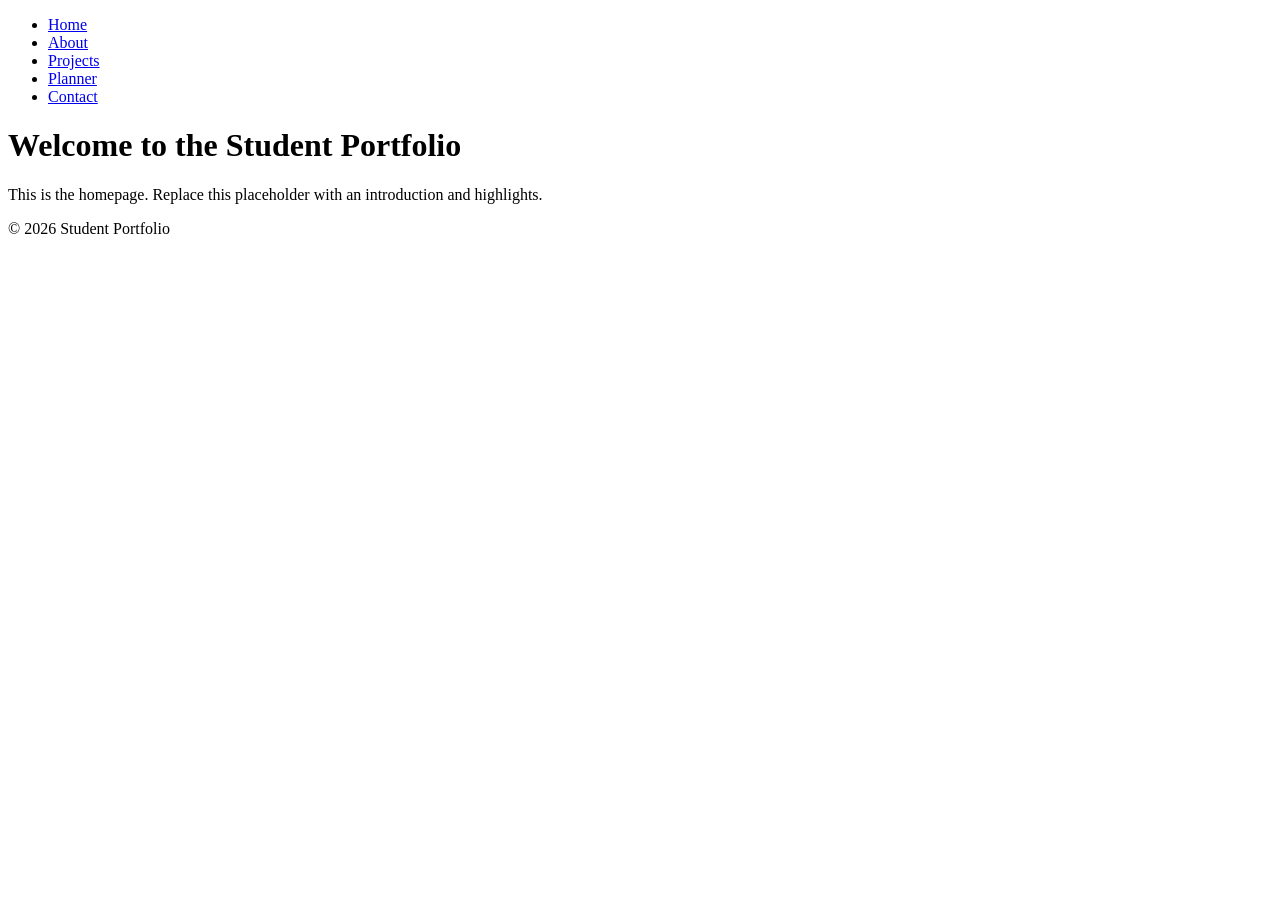
==== index.html @ eb0a7771 "Initial project structure" ====
<!--
  index.html
  Purpose: Homepage for the Student Portfolio and Academic Management Website.
  Contains basic HTML5 structure, stylesheet link, and navigation to other pages.
-->
<!DOCTYPE html>
<html lang="en">
<head>
  <meta charset="utf-8">
  <meta name="viewport" content="width=device-width, initial-scale=1">
  <title>Student Portfolio - Home</title>
  <!-- Link to external stylesheet -->
  <link rel="stylesheet" href="css/style.css">
</head>
<body>
  <!-- Header with site navigation -->
  <header>
    <nav>
      <ul>
        <li><a href="index.html">Home</a></li>
        <li><a href="about.html">About</a></li>
        <li><a href="projects.html">Projects</a></li>
        <li><a href="planner.html">Planner</a></li>
        <li><a href="contact.html">Contact</a></li>
      </ul>
    </nav>
  </header>

  <!-- Main content area (placeholder) -->
  <main>
    <h1>Welcome to the Student Portfolio</h1>
    <p>This is the homepage. Replace this placeholder with an introduction and highlights.</p>
  </main>

  <!-- Footer -->
  <footer>
    <p>&copy; 2026 Student Portfolio</p>
  </footer>
</body>
</html>
---- css/style.css ----
/*
  css/style.css
  Purpose: Central stylesheet for the Student Portfolio site.
  This file is intentionally minimal; add base styles, layout, and component styles here.
*/

/* ===== Reset / Normalize ===== */
/* Add reset rules here */

/* ===== Base (colors, variables) ===== */
:root {
  /* --primary-color: #...; */
}

/* ===== Layout ===== */
/* Header, nav, main, footer layout rules */

/* ===== Typography ===== */
/* Font sizes, line-height, headings */

/* ===== Components ===== */
/* Buttons, cards, forms, lists, etc. */

/* ===== Utilities ===== */
/* Helper classes like .sr-only, .container, .visually-hidden */
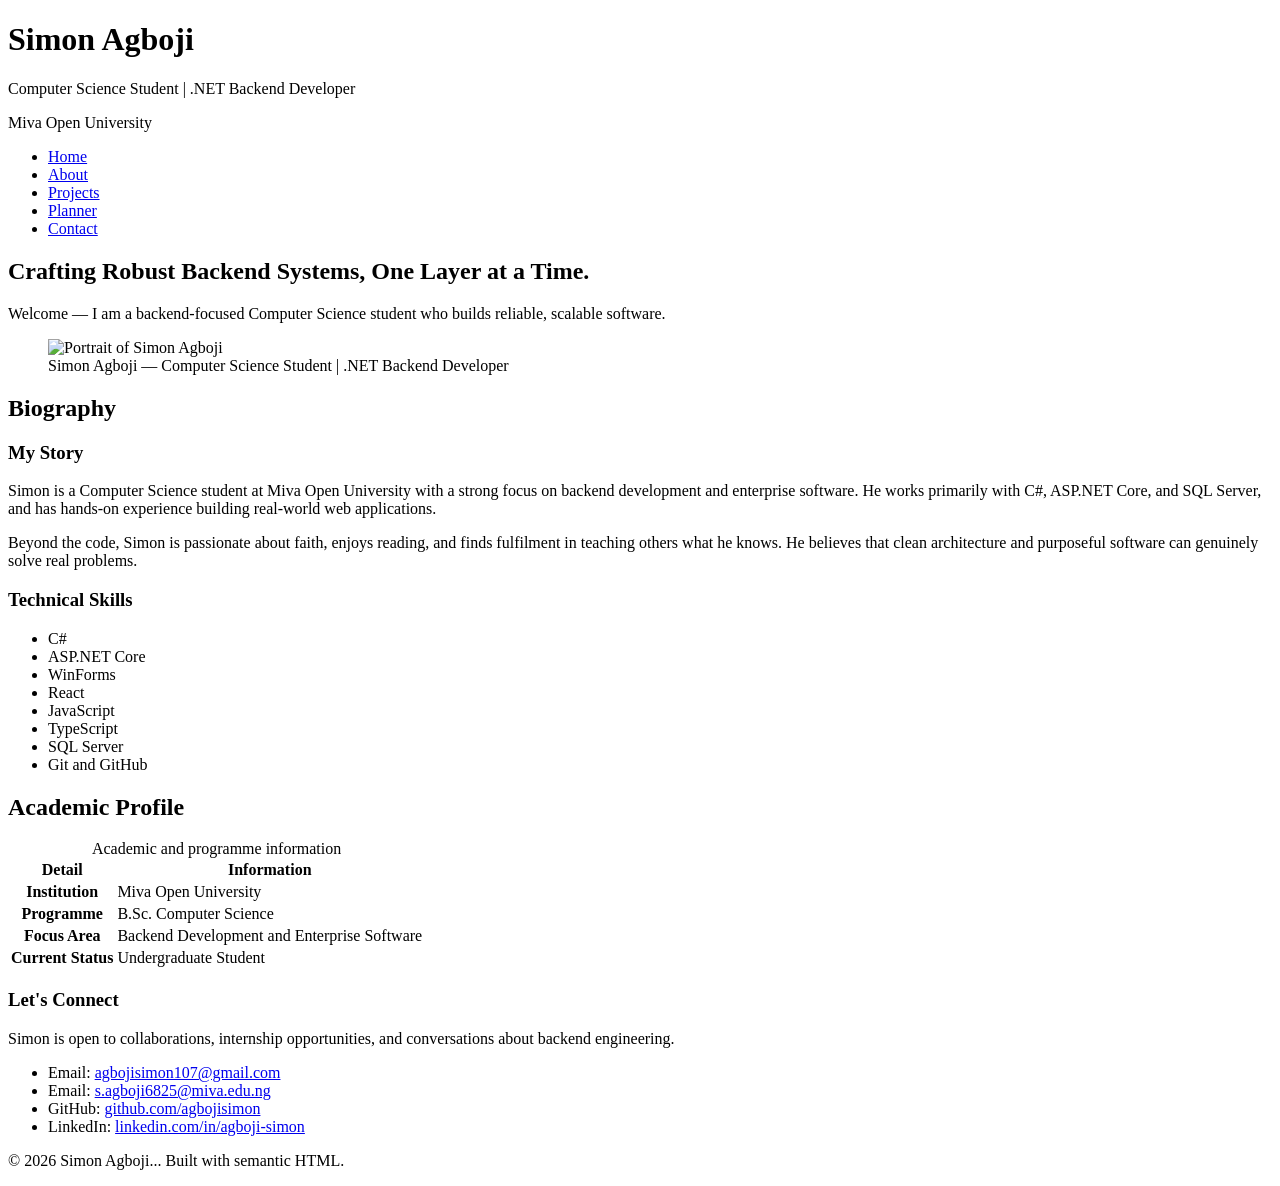
==== commit e04fb15d: "Add homepage with hero, biography, skills aside, academic table, and footer" ====
--- a/index.html
+++ b/index.html
@@ -1,21 +1,30 @@
 <!--
   index.html
-  Purpose: Homepage for the Student Portfolio and Academic Management Website.
-  Contains basic HTML5 structure, stylesheet link, and navigation to other pages.
+  Purpose: Semantic homepage for the Student Portfolio. This page is HTML-only
+  and provides accessible structure for the site header, navigation, hero,
+  biography, academic profile table, and footer. Styling is provided via the
+  external stylesheet at css/style.css (no inline styles here).
 -->
 <!DOCTYPE html>
 <html lang="en">
 <head>
   <meta charset="utf-8">
-  <meta name="viewport" content="width=device-width, initial-scale=1">
-  <title>Student Portfolio - Home</title>
-  <!-- Link to external stylesheet -->
+  <meta name="viewport" content="width=device-width, initial-scale=1.0">
+  <title>Student Portfolio | Home</title>
+  <!-- Link to external stylesheet (no CSS in this file) -->
   <link rel="stylesheet" href="css/style.css">
 </head>
 <body>
-  <!-- Header with site navigation -->
+  <!-- Primary site header with name, subtitle, and main navigation -->
   <header>
-    <nav>
+    <div>
+      <h1>Simon Agboji</h1>
+      <p>Computer Science Student | .NET Backend Developer</p>
+      <p>Miva Open University</p>
+    </div>
+
+    <!-- Primary navigation linking to all site pages -->
+    <nav aria-label="Main navigation">
       <ul>
         <li><a href="index.html">Home</a></li>
         <li><a href="about.html">About</a></li>
@@ -26,15 +35,89 @@
     </nav>
   </header>
 
-  <!-- Main content area (placeholder) -->
   <main>
-    <h1>Welcome to the Student Portfolio</h1>
-    <p>This is the homepage. Replace this placeholder with an introduction and highlights.</p>
+    <!-- Hero section: introduction and portrait -->
+    <section id="hero" aria-labelledby="hero-heading">
+      <h2 id="hero-heading">Crafting Robust Backend Systems, One Layer at a Time.</h2>
+      <!-- One-sentence welcome positioning Simon as backend-focused -->
+      <p>Welcome — I am a backend-focused Computer Science student who builds reliable, scalable software.</p>
+
+      <!-- Portrait with caption; image file provided in images/Simon.jpeg -->
+      <figure>
+        <img src="images/Simon.jpeg" alt="Portrait of Simon Agboji" width="400">
+        <figcaption>Simon Agboji — Computer Science Student | .NET Backend Developer</figcaption>
+      </figure>
+    </section>
+
+    <!-- Biography section with article and aside for technical skills -->
+    <section id="biography" aria-labelledby="bio-heading">
+      <h2 id="bio-heading">Biography</h2>
+
+      <article aria-labelledby="story-heading">
+        <h3 id="story-heading">My Story</h3>
+        <p>Simon is a Computer Science student at Miva Open University with a strong focus on backend development and enterprise software. He works primarily with C#, ASP.NET Core, and SQL Server, and has hands-on experience building real-world web applications.</p>
+        <p>Beyond the code, Simon is passionate about faith, enjoys reading, and finds fulfilment in teaching others what he knows. He believes that clean architecture and purposeful software can genuinely solve real problems.</p>
+      </article>
+
+      <aside aria-labelledby="skills-heading">
+        <h3 id="skills-heading">Technical Skills</h3>
+        <ul>
+          <li>C#</li>
+          <li>ASP.NET Core</li>
+          <li>WinForms</li>
+          <li>React</li>
+          <li>JavaScript</li>
+          <li>TypeScript</li>
+          <li>SQL Server</li>
+          <li>Git and GitHub</li>
+        </ul>
+      </aside>
+    </section>
+
+    <!-- Academic profile table summarizing institutional details -->
+    <section aria-labelledby="academics-heading">
+      <h2 id="academics-heading">Academic Profile</h2>
+      <table>
+        <caption>Academic and programme information</caption>
+        <thead>
+          <tr>
+            <th scope="col">Detail</th>
+            <th scope="col">Information</th>
+          </tr>
+        </thead>
+        <tbody>
+          <tr>
+            <th scope="row">Institution</th>
+            <td>Miva Open University</td>
+          </tr>
+          <tr>
+            <th scope="row">Programme</th>
+            <td>B.Sc. Computer Science</td>
+          </tr>
+          <tr>
+            <th scope="row">Focus Area</th>
+            <td>Backend Development and Enterprise Software</td>
+          </tr>
+          <tr>
+            <th scope="row">Current Status</th>
+            <td>Undergraduate Student</td>
+          </tr>
+        </tbody>
+      </table>
+    </section>
   </main>
 
-  <!-- Footer -->
+  <!-- Footer with contact details and brief invitation to connect -->
   <footer>
-    <p>&copy; 2026 Student Portfolio</p>
+    <h3>Let's Connect</h3>
+    <p>Simon is open to collaborations, internship opportunities, and conversations about backend engineering.</p>
+    <ul>
+      <li>Email: <a href="mailto:agbojisimon107@gmail.com">agbojisimon107@gmail.com</a></li>
+      <li>Email: <a href="mailto:s.agboji6825@miva.edu.ng">s.agboji6825@miva.edu.ng</a></li>
+      <li>GitHub: <a href="https://github.com/agbojisimon">github.com/agbojisimon</a></li>
+      <li>LinkedIn: <a href="https://www.linkedin.com/in/agboji-simon-23a0b630b">linkedin.com/in/agboji-simon</a></li>
+    </ul>
+    <p>&copy; 2026 Simon Agboji... Built with semantic HTML.</p>
   </footer>
 </body>
 </html>
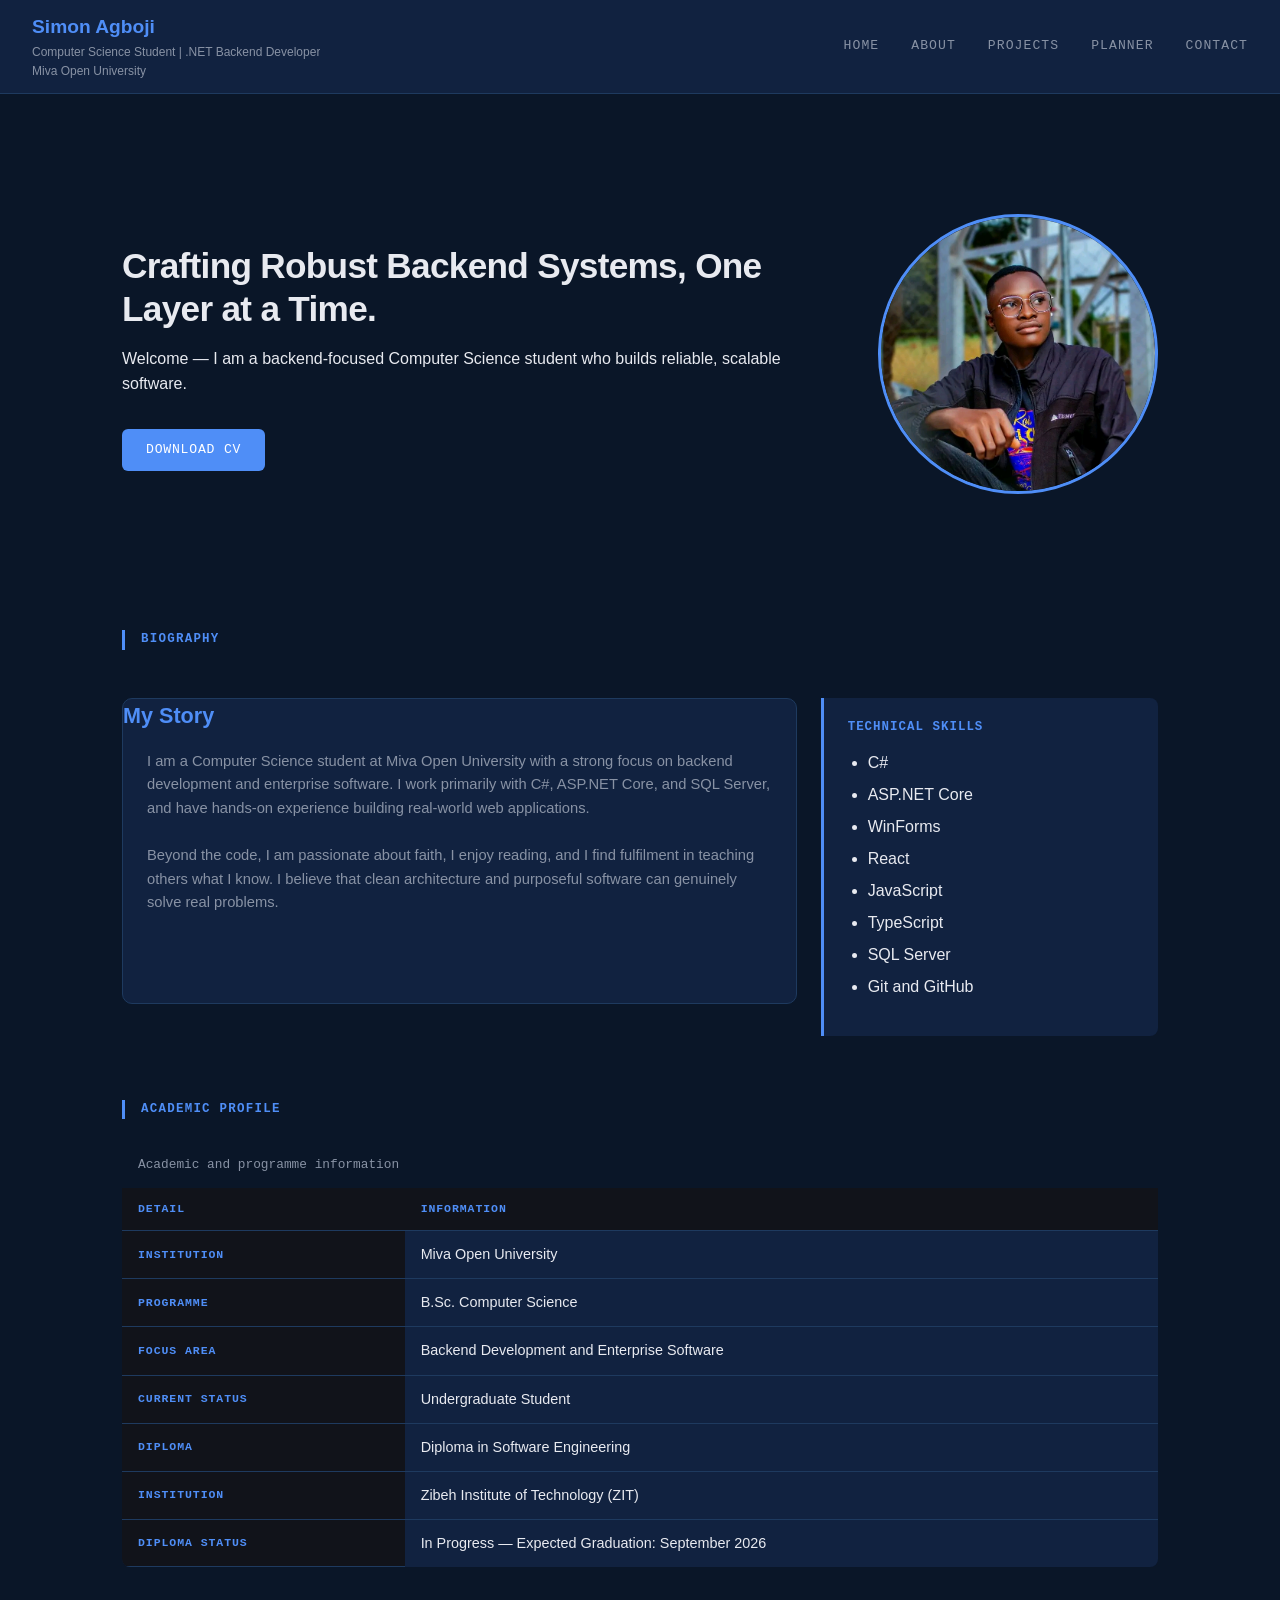
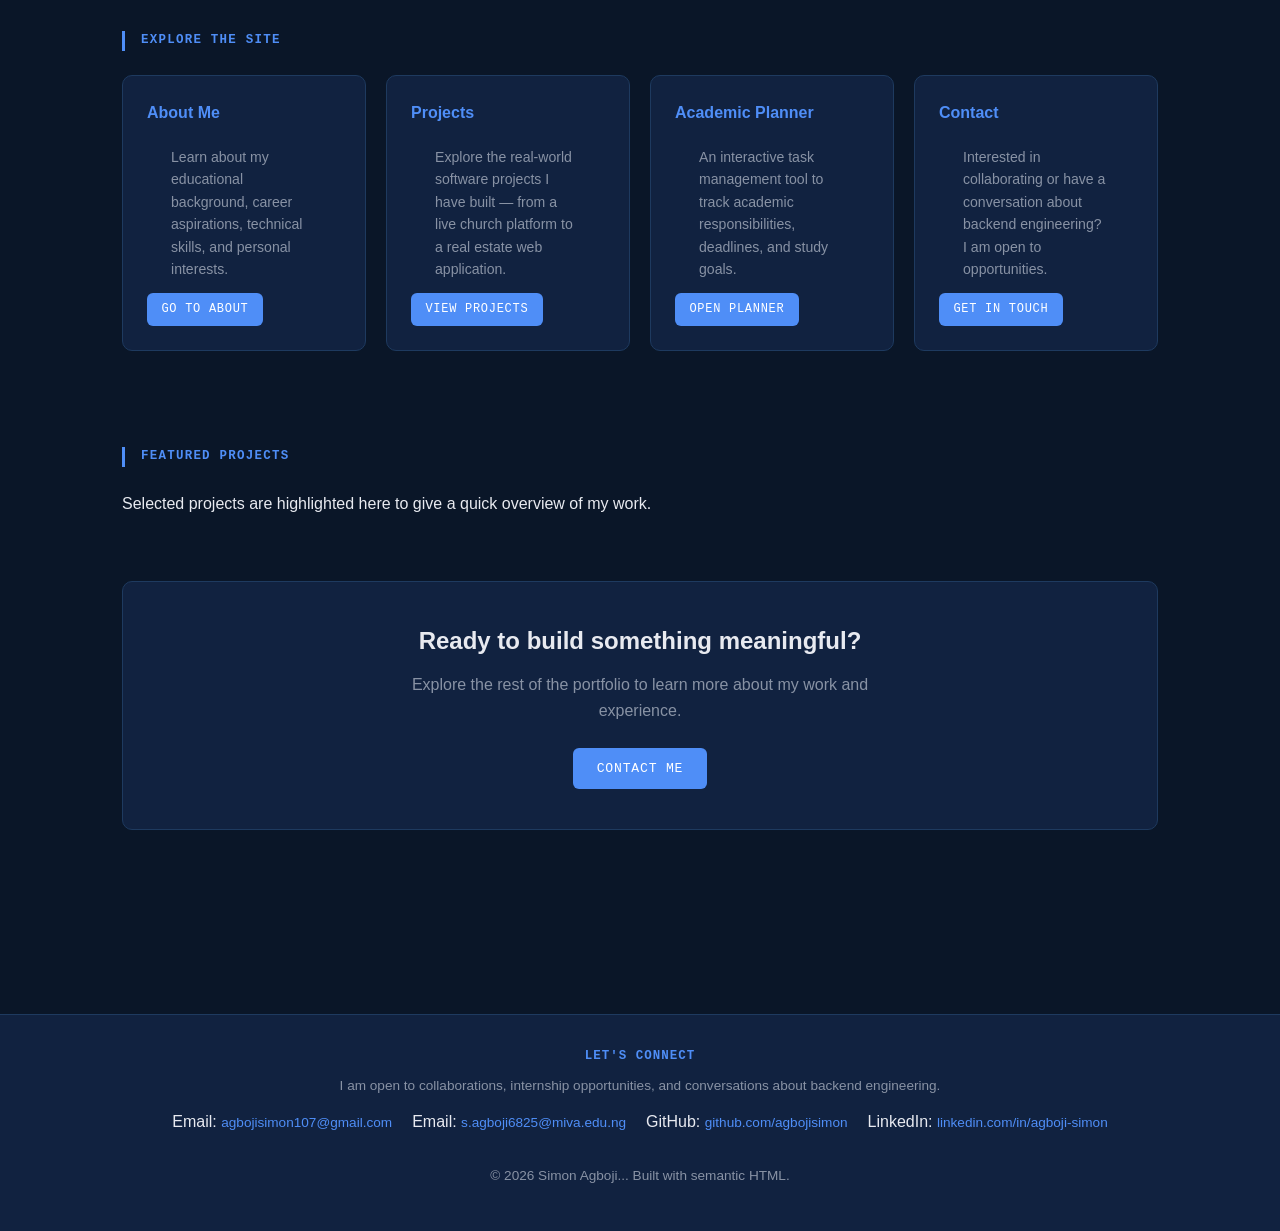
==== commit 33188b80: "Restructure Projects page and add assets - Split GFM article into separate Backend API and Frontend " ====
--- a/index.html
+++ b/index.html
@@ -1,21 +1,13 @@
-<!--
-  index.html
-  Purpose: Semantic homepage for the Student Portfolio. This page is HTML-only
-  and provides accessible structure for the site header, navigation, hero,
-  biography, academic profile table, and footer. Styling is provided via the
-  external stylesheet at css/style.css (no inline styles here).
--->
 <!DOCTYPE html>
 <html lang="en">
 <head>
   <meta charset="utf-8">
   <meta name="viewport" content="width=device-width, initial-scale=1.0">
   <title>Student Portfolio | Home</title>
-  <!-- Link to external stylesheet (no CSS in this file) -->
   <link rel="stylesheet" href="css/style.css">
 </head>
 <body>
-  <!-- Primary site header with name, subtitle, and main navigation -->
+  <!-- Header -->
   <header>
     <div>
       <h1>Simon Agboji</h1>
@@ -23,7 +15,7 @@
       <p>Miva Open University</p>
     </div>
 
-    <!-- Primary navigation linking to all site pages -->
+    <!-- Nav -->
     <nav aria-label="Main navigation">
       <ul>
         <li><a href="index.html">Home</a></li>
@@ -33,30 +25,31 @@
         <li><a href="contact.html">Contact</a></li>
       </ul>
     </nav>
+    <button class="nav-toggle" id="nav-toggle" aria-label="Toggle navigation" aria-expanded="false">&#9776;</button>
   </header>
 
   <main>
-    <!-- Hero section: introduction and portrait -->
+    <!-- Hero -->
     <section id="hero" aria-labelledby="hero-heading">
-      <h2 id="hero-heading">Crafting Robust Backend Systems, One Layer at a Time.</h2>
-      <!-- One-sentence welcome positioning Simon as backend-focused -->
-      <p>Welcome — I am a backend-focused Computer Science student who builds reliable, scalable software.</p>
-
-      <!-- Portrait with caption; image file provided in images/Simon.jpeg -->
+      <div class="hero-text">
+        <h2 id="hero-heading">Crafting Robust Backend Systems, One Layer at a Time.</h2>
+        <p>Welcome — I am a backend-focused Computer Science student who builds reliable, scalable software.</p>
+        <a href="assets/Agboji_Simon_CV.pdf" download="Agboji_Simon_CV.pdf" class="cta-button">Download CV</a>
+      </div>
       <figure>
         <img src="images/Simon.jpeg" alt="Portrait of Simon Agboji" width="400">
         <figcaption>Simon Agboji — Computer Science Student | .NET Backend Developer</figcaption>
       </figure>
     </section>
 
-    <!-- Biography section with article and aside for technical skills -->
+    <!-- About -->
     <section id="biography" aria-labelledby="bio-heading">
       <h2 id="bio-heading">Biography</h2>
 
       <article aria-labelledby="story-heading">
         <h3 id="story-heading">My Story</h3>
-        <p>Simon is a Computer Science student at Miva Open University with a strong focus on backend development and enterprise software. He works primarily with C#, ASP.NET Core, and SQL Server, and has hands-on experience building real-world web applications.</p>
-        <p>Beyond the code, Simon is passionate about faith, enjoys reading, and finds fulfilment in teaching others what he knows. He believes that clean architecture and purposeful software can genuinely solve real problems.</p>
+        <p>I am a Computer Science student at Miva Open University with a strong focus on backend development and enterprise software. I work primarily with C#, ASP.NET Core, and SQL Server, and have hands-on experience building real-world web applications.</p>
+        <p>Beyond the code, I am passionate about faith, I enjoy reading, and I find fulfilment in teaching others what I know. I believe that clean architecture and purposeful software can genuinely solve real problems.</p>
       </article>
 
       <aside aria-labelledby="skills-heading">
@@ -74,7 +67,7 @@
       </aside>
     </section>
 
-    <!-- Academic profile table summarizing institutional details -->
+    <!-- Profile -->
     <section aria-labelledby="academics-heading">
       <h2 id="academics-heading">Academic Profile</h2>
       <table>
@@ -102,15 +95,69 @@
             <th scope="row">Current Status</th>
             <td>Undergraduate Student</td>
           </tr>
+          <tr>
+            <th scope="row">Diploma</th>
+            <td>Diploma in Software Engineering</td>
+          </tr>
+          <tr>
+            <th scope="row">Institution</th>
+            <td>Zibeh Institute of Technology (ZIT)</td>
+          </tr>
+          <tr>
+            <th scope="row">Diploma Status</th>
+            <td>In Progress — Expected Graduation: September 2026</td>
+          </tr>
         </tbody>
       </table>
     </section>
+
+    <section id="explore" aria-labelledby="explore-heading">
+      <h2 id="explore-heading">Explore the Site</h2>
+      <div class="explore-grid">
+
+        <article class="explore-card">
+          <h3>About Me</h3>
+          <p>Learn about my educational background, career aspirations, technical skills, and personal interests.</p>
+          <a href="about.html" class="cta-button">Go to About</a>
+        </article>
+
+        <article class="explore-card">
+          <h3>Projects</h3>
+          <p>Explore the real-world software projects I have built — from a live church platform to a real estate web application.</p>
+          <a href="projects.html" class="cta-button">View Projects</a>
+        </article>
+
+        <article class="explore-card">
+          <h3>Academic Planner</h3>
+          <p>An interactive task management tool to track academic responsibilities, deadlines, and study goals.</p>
+          <a href="planner.html" class="cta-button">Open Planner</a>
+        </article>
+
+        <article class="explore-card">
+          <h3>Contact</h3>
+          <p>Interested in collaborating or have a conversation about backend engineering? I am open to opportunities.</p>
+          <a href="contact.html" class="cta-button">Get in Touch</a>
+        </article>
+
+      </div>
+    </section>
+
+    <section id="featured-projects" aria-labelledby="featured-projects-heading">
+      <h2 id="featured-projects-heading">Featured Projects</h2>
+      <p>Selected projects are highlighted here to give a quick overview of my work.</p>
+    </section>
+
+    <section id="cta" aria-labelledby="cta-heading">
+      <h2 id="cta-heading">Ready to build something meaningful?</h2>
+      <p>Explore the rest of the portfolio to learn more about my work and experience.</p>
+      <a href="contact.html" class="cta-button">Contact me</a>
+    </section>
   </main>
 
-  <!-- Footer with contact details and brief invitation to connect -->
+  <!-- Footer -->
   <footer>
     <h3>Let's Connect</h3>
-    <p>Simon is open to collaborations, internship opportunities, and conversations about backend engineering.</p>
+    <p>I am open to collaborations, internship opportunities, and conversations about backend engineering.</p>
     <ul>
       <li>Email: <a href="mailto:agbojisimon107@gmail.com">agbojisimon107@gmail.com</a></li>
       <li>Email: <a href="mailto:s.agboji6825@miva.edu.ng">s.agboji6825@miva.edu.ng</a></li>
@@ -119,5 +166,48 @@
     </ul>
     <p>&copy; 2026 Simon Agboji... Built with semantic HTML.</p>
   </footer>
+  <script>
+  (function () {
+    var toggle = document.getElementById('nav-toggle');
+    var navUl = document.querySelector('nav ul');
+
+    if (!toggle || !navUl) return;
+
+    var overlay = document.createElement('div');
+    overlay.style.cssText = 'display:none;position:fixed;top:0;left:0;width:100vw;height:100vh;background:rgba(0,0,0,0.6);z-index:90;';
+    document.body.appendChild(overlay);
+
+    function openNav() {
+      navUl.classList.add('open');
+      overlay.style.display = 'block';
+      toggle.setAttribute('aria-expanded', 'true');
+      toggle.innerHTML = '&#10005;';
+      document.body.style.overflow = 'hidden';
+    }
+
+    function closeNav() {
+      navUl.classList.remove('open');
+      overlay.style.display = 'none';
+      toggle.setAttribute('aria-expanded', 'false');
+      toggle.innerHTML = '&#9776;';
+      document.body.style.overflow = '';
+    }
+
+    toggle.addEventListener('click', function (e) {
+      e.stopPropagation();
+      navUl.classList.contains('open') ? closeNav() : openNav();
+    });
+
+    overlay.addEventListener('click', closeNav);
+
+    document.addEventListener('keydown', function (e) {
+      if (e.key === 'Escape') closeNav();
+    });
+
+    navUl.querySelectorAll('a').forEach(function (link) {
+      link.addEventListener('click', closeNav);
+    });
+  })();
+</script>
 </body>
 </html>
--- a/css/style.css
+++ b/css/style.css
@@ -1,25 +1,1053 @@
-/*
-  css/style.css
-  Purpose: Central stylesheet for the Student Portfolio site.
-  This file is intentionally minimal; add base styles, layout, and component styles here.
-*/
-
-/* ===== Reset / Normalize ===== */
-/* Add reset rules here */
-
-/* ===== Base (colors, variables) ===== */
 :root {
-  /* --primary-color: #...; */
-}
-
-/* ===== Layout ===== */
-/* Header, nav, main, footer layout rules */
-
-/* ===== Typography ===== */
-/* Font sizes, line-height, headings */
-
-/* ===== Components ===== */
-/* Buttons, cards, forms, lists, etc. */
-
-/* ===== Utilities ===== */
-/* Helper classes like .sr-only, .container, .visually-hidden */
+  --color-primary:        #0a1628;
+  --color-secondary:      #112240;
+  --color-accent:         #4f8ef7;
+  --color-accent-dark:    #2d6fd4;
+  --color-text:           #e8eaf0;
+  --color-text-muted:     #8892a4;
+  --color-border:         #1e3a5f;
+  --color-surface:        #11131a;
+  --color-surface-low:    #191c22;
+  --color-surface-high:   #272a31;
+  --color-success:        #2ecc71;
+  --color-error:          #e74c3c;
+  --color-white:          #ffffff;
+  --font-body: -apple-system, BlinkMacSystemFont, "Segoe UI",
+               Roboto, Oxygen, Ubuntu, sans-serif;
+  --font-mono: "JetBrains Mono", "Fira Code", "Courier New", monospace;
+}
+
+*, *::before, *::after { box-sizing: border-box; }
+
+html, body, p, h1, h2, h3, h4, ul, ol, li, figure, figcaption {
+  margin: 0;
+  padding: 0;
+}
+
+img {
+  max-width: 100%;
+  height: auto;
+  display: block;
+}
+
+body {
+  background: var(--color-primary);
+  color: var(--color-text);
+  font-family: var(--font-body);
+  font-size: 16px;
+  line-height: 1.6;
+  min-height: 100vh;
+  overflow-x: hidden;
+  -webkit-font-smoothing: antialiased;
+  -moz-osx-font-smoothing: grayscale;
+}
+
+h1 { font-size: 2.2rem; font-weight: 700; }
+h2 { font-size: 1.75rem; font-weight: 700; }
+h3 { font-size: 1.35rem; font-weight: 700; }
+h4 { font-size: 1.1rem; font-weight: 700; }
+
+h1, h2, h3, h4 { color: var(--color-text); }
+
+p { color: var(--color-text); margin-bottom: 1rem; }
+
+figcaption, small, caption {
+  color: var(--color-text-muted);
+  font-size: 0.85rem;
+}
+
+a {
+  color: var(--color-accent);
+  text-decoration: none;
+  transition: color 0.2s;
+}
+
+a:hover {
+  color: var(--color-text);
+  text-decoration: underline;
+}
+
+header {
+  background: var(--color-secondary);
+  padding: 0.75rem 2rem;
+  display: flex;
+  align-items: center;
+  justify-content: space-between;
+  flex-wrap: nowrap;
+  gap: 1rem;
+  border-bottom: 1px solid var(--color-border);
+  position: sticky;
+  top: 0;
+  z-index: 100;
+  min-height: 64px;
+}
+
+header > div {
+  display: flex;
+  flex-direction: column;
+  overflow: hidden;
+  max-width: 55%;
+  flex-shrink: 0;
+}
+
+header h1 {
+  font-size: 1.2rem;
+  color: var(--color-accent);
+  white-space: nowrap;
+  overflow: hidden;
+  text-overflow: ellipsis;
+  margin: 0;
+}
+
+header p {
+  font-size: 0.75rem;
+  color: var(--color-text-muted);
+  white-space: nowrap;
+  overflow: hidden;
+  text-overflow: ellipsis;
+  margin: 0;
+}
+
+.nav-toggle {
+  display: none;
+  background: none;
+  border: none;
+  cursor: pointer;
+  color: var(--color-accent);
+  font-size: 1.8rem;
+  line-height: 1;
+  padding: 0.25rem 0.5rem;
+  flex-shrink: 0;
+  position: relative;
+  z-index: 301;
+}
+
+nav ul {
+  list-style: none;
+  padding: 0;
+  margin: 0;
+  display: flex;
+  flex-direction: row;
+  gap: 2rem;
+}
+
+nav a {
+  color: var(--color-text-muted);
+  text-decoration: none;
+  font-size: 0.82rem;
+  font-family: var(--font-mono);
+  letter-spacing: 0.08em;
+  text-transform: uppercase;
+  padding-bottom: 2px;
+  border-bottom: 2px solid transparent;
+  transition: color 0.2s, border-color 0.2s;
+}
+
+nav a:hover {
+  color: var(--color-text);
+  border-bottom-color: var(--color-accent);
+}
+
+nav a[aria-current="page"] {
+  color: var(--color-accent);
+  border-bottom-color: var(--color-accent);
+}
+
+main {
+  max-width: 1100px;
+  margin: 0 auto;
+  padding: 3rem 2rem;
+  animation: fadeInUp 0.4s ease both;
+}
+
+section {
+  margin-bottom: 4rem;
+}
+
+section > h2 {
+  font-size: 0.78rem;
+  font-family: var(--font-mono);
+  letter-spacing: 0.1em;
+  text-transform: uppercase;
+  color: var(--color-accent);
+  padding-left: 1rem;
+  border-left: 3px solid var(--color-accent);
+  margin-bottom: 1.5rem;
+  font-weight: 700;
+}
+
+#hero {
+  display: flex;
+  flex-direction: column;
+  gap: 1.5rem;
+  padding: 3rem 0;
+}
+
+#hero h2 {
+  font-size: 2.2rem;
+  color: var(--color-text);
+  line-height: 1.2;
+  letter-spacing: -0.02em;
+  border-left: none;
+  padding-left: 0;
+  text-transform: none;
+  font-family: var(--font-body);
+}
+
+#hero > p {
+  font-size: 1.05rem;
+  color: var(--color-text-muted);
+  max-width: 560px;
+}
+
+#hero figure {
+  width: 240px;
+  height: 240px;
+  border-radius: 50%;
+  overflow: hidden;
+  border: 3px solid var(--color-accent);
+  margin-top: 1rem;
+  flex-shrink: 0;
+}
+
+#hero figure img {
+  width: 100%;
+  height: 100%;
+  object-fit: cover;
+}
+
+#hero figure figcaption {
+  display: none;
+}
+
+.hero-text {
+  display: flex;
+  flex-direction: column;
+  gap: 1rem;
+  flex: 1;
+}
+
+#hero .cta-button {
+  align-self: flex-start;
+  width: auto;
+}
+
+#biography {
+  display: grid;
+  grid-template-columns: 1fr;
+  gap: 1.5rem;
+}
+
+#biography > h2 {
+  grid-column: 1 / -1;
+}
+
+#cta {
+  background: var(--color-secondary);
+  border: 1px solid var(--color-border);
+  border-radius: 10px;
+  padding: 2.5rem;
+  text-align: center;
+  margin-bottom: 4rem;
+}
+
+#cta h2 {
+  font-size: 1.5rem;
+  color: var(--color-text);
+  border-left: none;
+  padding-left: 0;
+  text-transform: none;
+  font-family: var(--font-body);
+  letter-spacing: normal;
+  margin-bottom: 0.75rem;
+}
+
+#cta p {
+  color: var(--color-text-muted);
+  margin-bottom: 1.5rem;
+  max-width: 500px;
+  margin-left: auto;
+  margin-right: auto;
+}
+
+.cta-button {
+  display: inline-block;
+  background: var(--color-accent);
+  color: var(--color-white);
+  text-decoration: none;
+  padding: 0.65rem 1.5rem;
+  border-radius: 6px;
+  font-size: 0.82rem;
+  font-family: var(--font-mono);
+  letter-spacing: 0.06em;
+  text-transform: uppercase;
+  width: auto;
+  transition: background-color 0.2s, transform 0.15s;
+}
+
+.cta-button:hover {
+  background: var(--color-accent-dark);
+  color: var(--color-white);
+  transform: translateY(-2px);
+  text-decoration: none;
+}
+
+.project-btn {
+  display: inline-flex;
+  align-items: center;
+  justify-content: center;
+  background: var(--color-accent);
+  color: var(--color-white);
+  padding: 0.4rem 0.9rem;
+  border-radius: 5px;
+  font-size: 0.75rem;
+  font-family: var(--font-mono);
+  letter-spacing: 0.04em;
+  text-decoration: none;
+  margin-right: 0.4rem;
+  margin-top: 0.5rem;
+  white-space: nowrap;
+  opacity: 1;
+  visibility: visible;
+  transition: background-color 0.2s;
+}
+
+.project-btn:hover {
+  background: var(--color-accent-dark);
+  color: var(--color-white);
+  text-decoration: none;
+}
+
+.project-btn-disabled {
+  display: inline-flex;
+  align-items: center;
+  padding: 0.4rem 0.9rem;
+  border-radius: 5px;
+  font-size: 0.75rem;
+  font-family: var(--font-mono);
+  color: var(--color-text-muted);
+  border: 1px solid var(--color-border);
+  margin-top: 0.5rem;
+  white-space: nowrap;
+}
+
+.project-links {
+  display: flex;
+  flex-wrap: wrap;
+  gap: 0.5rem;
+  padding-top: 1rem;
+  border-top: 1px solid var(--color-border);
+  margin-top: auto;
+}
+
+article {
+  background: var(--color-secondary);
+  border: 1px solid var(--color-border);
+  border-radius: 10px;
+  overflow: hidden;
+  margin-bottom: 2rem;
+  display: flex;
+  flex-direction: column;
+  transition: transform 0.25s, box-shadow 0.25s;
+}
+
+article:hover {
+  transform: translateY(-4px);
+  box-shadow: 0 10px 28px rgba(0,0,0,0.3);
+}
+
+article > figure {
+  margin: 0;
+  border-radius: 0;
+  border: none;
+  border-bottom: 1px solid var(--color-border);
+  width: 100%;
+  height: 220px;
+  overflow: hidden;
+  display: block;
+}
+
+article > figure img {
+  width: 100%;
+  height: 100%;
+  object-fit: cover;
+  display: block;
+}
+
+article > figure figcaption {
+  padding: 0.4rem 1rem;
+  font-size: 0.78rem;
+  background: var(--color-surface);
+}
+
+article > .project-card-header,
+article > p,
+article > div,
+article > .project-links {
+  padding-left: 1.5rem;
+  padding-right: 1.5rem;
+}
+
+article > .project-card-header {
+  padding-top: 1.25rem;
+  padding-bottom: 0.5rem;
+}
+
+article > p {
+  color: var(--color-text-muted);
+  font-size: 0.92rem;
+  padding-top: 0.5rem;
+}
+
+article > .project-links {
+  padding-bottom: 1.25rem;
+}
+
+.project-card-header {
+  display: flex;
+  justify-content: space-between;
+  align-items: flex-start;
+  gap: 1rem;
+}
+
+.project-card-header > div {
+  min-width: 0;
+  flex: 1;
+}
+
+.project-card-header h3 {
+  white-space: nowrap;
+  overflow: hidden;
+  text-overflow: ellipsis;
+}
+
+.project-type-badge {
+  display: inline-block;
+  font-size: 0.68rem;
+  font-family: var(--font-mono);
+  letter-spacing: 0.08em;
+  text-transform: uppercase;
+  padding: 0.2rem 0.5rem;
+  background: var(--color-surface-high);
+  color: var(--color-accent);
+  border: 1px solid var(--color-border);
+  border-radius: 4px;
+  margin-bottom: 0.4rem;
+}
+
+.project-status {
+  font-size: 0.72rem;
+  font-family: var(--font-mono);
+  color: var(--color-text-muted);
+  white-space: nowrap;
+}
+
+.project-status.live { color: var(--color-success); }
+.project-status.in-progress { color: #ffb873; }
+.project-status.completed { color: var(--color-accent); }
+
+article h3 {
+  color: var(--color-accent);
+  margin-bottom: 0.5rem;
+}
+
+article h4 {
+  color: var(--color-text-muted);
+  font-size: 0.78rem;
+  font-family: var(--font-mono);
+  letter-spacing: 0.08em;
+  text-transform: uppercase;
+  margin: 1rem 0 0.5rem;
+}
+
+.tech-stack {
+  display: flex;
+  flex-wrap: wrap;
+  gap: 0.4rem;
+  margin-top: 0.5rem;
+}
+
+.tech-tag {
+  font-size: 0.7rem;
+  font-family: var(--font-mono);
+  padding: 0.2rem 0.5rem;
+  background: var(--color-surface-high);
+  color: var(--color-text-muted);
+  border: 1px solid var(--color-border);
+  border-radius: 4px;
+}
+
+.project-grid {
+  display: grid;
+  grid-template-columns: 1fr;
+  gap: 1.5rem;
+}
+
+.project-card {
+  background: var(--color-secondary);
+  border: 1px solid var(--color-border);
+  border-radius: 10px;
+  padding: 1.5rem;
+  display: flex;
+  flex-direction: column;
+  gap: 1rem;
+  transition: transform 0.25s, border-color 0.25s, box-shadow 0.25s;
+}
+
+.project-card:hover {
+  transform: translateY(-5px);
+  border-color: var(--color-accent);
+  box-shadow: 0 12px 32px rgba(0,0,0,0.35);
+}
+
+.project-card h3 {
+  font-size: 1.1rem;
+  color: var(--color-accent);
+  margin: 0;
+}
+
+.project-card p {
+  color: var(--color-text-muted);
+  font-size: 0.92rem;
+  flex: 1;
+}
+
+.explore-grid {
+  display: grid;
+  grid-template-columns: 1fr;
+  gap: 1.25rem;
+}
+
+.explore-card {
+  background: var(--color-secondary);
+  border: 1px solid var(--color-border);
+  border-radius: 10px;
+  padding: 1.5rem;
+  display: flex;
+  flex-direction: column;
+  gap: 0.75rem;
+  transition: transform 0.2s, border-color 0.2s, box-shadow 0.2s;
+}
+
+.explore-card:hover {
+  transform: translateY(-4px);
+  border-color: var(--color-accent);
+  box-shadow: 0 8px 24px rgba(0,0,0,0.3);
+}
+
+.explore-card h3 {
+  color: var(--color-accent);
+  font-size: 1rem;
+  margin: 0;
+}
+
+.explore-card p {
+  color: var(--color-text-muted);
+  font-size: 0.88rem;
+  flex: 1;
+  margin: 0;
+}
+
+.explore-card .cta-button {
+  align-self: flex-start;
+  font-size: 0.75rem;
+  padding: 0.45rem 0.9rem;
+}
+
+aside {
+  background: var(--color-secondary);
+  border-left: 3px solid var(--color-accent);
+  border-radius: 0 8px 8px 0;
+  padding: 1.25rem 1.5rem;
+}
+
+aside h3 {
+  color: var(--color-accent);
+  font-size: 0.78rem;
+  font-family: var(--font-mono);
+  letter-spacing: 0.08em;
+  text-transform: uppercase;
+  margin-bottom: 0.75rem;
+}
+
+table {
+  width: 100%;
+  border-collapse: collapse;
+  margin-bottom: 1.5rem;
+  background: var(--color-secondary);
+  border-radius: 8px;
+  overflow: hidden;
+  font-size: 0.9rem;
+}
+
+th {
+  background: var(--color-surface);
+  color: var(--color-accent);
+  font-size: 0.72rem;
+  font-family: var(--font-mono);
+  letter-spacing: 0.08em;
+  text-transform: uppercase;
+  padding: 0.75rem 1rem;
+  text-align: left;
+  border-bottom: 1px solid var(--color-border);
+}
+
+td {
+  padding: 0.75rem 1rem;
+  color: var(--color-text);
+  border-bottom: 1px solid var(--color-border);
+}
+
+tr:last-child td { border-bottom: none; }
+
+tbody tr:hover { background: var(--color-surface-high); }
+
+caption {
+  caption-side: top;
+  padding: 0.75rem 1rem;
+  color: var(--color-text-muted);
+  font-size: 0.8rem;
+  text-align: left;
+  font-family: var(--font-mono);
+}
+
+figure {
+  margin: 1.5rem 0;
+  border: 1px solid var(--color-border);
+  border-radius: 8px;
+  overflow: hidden;
+}
+
+figcaption {
+  padding: 0.5rem 1rem;
+  background: var(--color-secondary);
+  color: var(--color-text-muted);
+  font-size: 0.82rem;
+  font-family: var(--font-mono);
+}
+
+ul, ol {
+  padding-left: 1.25rem;
+  margin-bottom: 1rem;
+}
+
+li {
+  margin-bottom: 0.4rem;
+  color: var(--color-text);
+}
+
+footer ul,
+nav ul,
+#task-list,
+#completed-list,
+.tech-stack,
+.project-links {
+  list-style: none;
+  padding-left: 0;
+}
+
+button {
+  background: var(--color-accent);
+  color: var(--color-white);
+  border: none;
+  border-radius: 6px;
+  padding: 0.6rem 1.2rem;
+  font-size: 0.8rem;
+  font-family: var(--font-mono);
+  letter-spacing: 0.05em;
+  cursor: pointer;
+  transition: background-color 0.2s, transform 0.15s;
+  margin-right: 0.5rem;
+  margin-top: 0.5rem;
+}
+
+button:hover {
+  background: var(--color-accent-dark);
+  transform: translateY(-1px);
+}
+
+button.delete-btn {
+  background: var(--color-error);
+  color: var(--color-white);
+  border: none;
+}
+
+button.delete-btn:hover {
+  background: #c0392b;
+}
+
+button.complete-btn {
+  background: transparent;
+  color: var(--color-success);
+  border: 1px solid var(--color-success);
+}
+
+button.complete-btn:hover {
+  background: var(--color-success);
+  color: var(--color-primary);
+}
+
+label {
+  display: block;
+  margin-bottom: 0.4rem;
+  color: var(--color-text-muted);
+  font-size: 0.72rem;
+  font-family: var(--font-mono);
+  letter-spacing: 0.08em;
+  text-transform: uppercase;
+  font-weight: 600;
+}
+
+input[type="text"],
+input[type="email"],
+input[type="tel"],
+select,
+textarea {
+  width: 100%;
+  padding: 0.7rem 1rem;
+  background: var(--color-surface-low);
+  border: 1px solid var(--color-border);
+  border-radius: 6px;
+  color: var(--color-text);
+  font-size: 0.95rem;
+  font-family: inherit;
+  margin-bottom: 0.25rem;
+  transition: border-color 0.2s, box-shadow 0.2s;
+}
+
+input:focus,
+select:focus,
+textarea:focus {
+  outline: none;
+  border-color: var(--color-accent);
+  box-shadow: 0 0 0 3px rgba(79,142,247,0.15);
+}
+
+input::placeholder,
+textarea::placeholder {
+  color: var(--color-text-muted);
+  opacity: 0.5;
+}
+
+textarea {
+  resize: vertical;
+  min-height: 130px;
+}
+
+select option {
+  background: var(--color-secondary);
+  color: var(--color-text);
+}
+
+div[role="form"] > div {
+  margin-bottom: 1.25rem;
+}
+
+#task-list {
+  list-style: none;
+  padding: 0;
+  margin-top: 1rem;
+}
+
+#task-list li {
+  background: var(--color-secondary);
+  border: 1px solid var(--color-border);
+  border-radius: 8px;
+  padding: 0.9rem 1.1rem;
+  margin-bottom: 0.75rem;
+  display: flex;
+  align-items: center;
+  gap: 0.75rem;
+  flex-wrap: wrap;
+  transition: border-color 0.2s;
+}
+
+#task-list li:hover { border-color: var(--color-accent); }
+
+#task-list li span {
+  flex: 1;
+  color: var(--color-text);
+  font-size: 0.95rem;
+}
+
+#task-list li small {
+  font-family: var(--font-mono);
+  font-size: 0.72rem;
+  color: var(--color-text-muted);
+}
+
+#task-list li.completed { opacity: 0.55; }
+
+#task-list li.completed span {
+  text-decoration: line-through;
+  color: var(--color-text-muted);
+}
+
+#empty-message {
+  color: var(--color-text-muted);
+  font-style: italic;
+  font-size: 0.9rem;
+  padding: 2rem 0;
+}
+
+#input-error {
+  color: var(--color-error);
+  font-size: 0.82rem;
+  font-family: var(--font-mono);
+  margin-top: 0.3rem;
+}
+
+#completed-section { margin-top: 2rem; }
+
+#completed-section h3 {
+  font-size: 0.78rem;
+  font-family: var(--font-mono);
+  letter-spacing: 0.08em;
+  text-transform: uppercase;
+  color: var(--color-text-muted);
+  padding-left: 1rem;
+  border-left: 3px solid var(--color-text-muted);
+  margin-bottom: 1rem;
+}
+
+#completed-list {
+  list-style: none;
+  padding: 0;
+}
+
+#completed-list li {
+  background: var(--color-secondary);
+  border: 1px solid var(--color-border);
+  border-radius: 8px;
+  padding: 0.9rem 1.1rem;
+  margin-bottom: 0.75rem;
+  display: flex;
+  align-items: center;
+  gap: 0.75rem;
+  flex-wrap: wrap;
+  opacity: 0.55;
+}
+
+#completed-list li span {
+  flex: 1;
+  color: var(--color-text-muted);
+  text-decoration: line-through;
+  font-size: 0.95rem;
+}
+
+.contact-layout {
+  display: grid;
+  grid-template-columns: 1fr;
+  gap: 2rem;
+}
+
+.contact-info-block {
+  display: flex;
+  flex-direction: column;
+  gap: 1rem;
+}
+
+.contact-info-item {
+  background: var(--color-secondary);
+  border: 1px solid var(--color-border);
+  border-radius: 8px;
+  padding: 1rem 1.25rem;
+  transition: border-color 0.2s;
+}
+
+.contact-info-item:hover { border-color: var(--color-accent); }
+
+.contact-info-item a {
+  font-size: 0.95rem;
+  color: var(--color-text);
+  text-decoration: none;
+  transition: color 0.2s;
+}
+
+.contact-info-item a:hover { color: var(--color-accent); }
+
+.contact-form-block {
+  background: var(--color-secondary);
+  border: 1px solid var(--color-border);
+  border-radius: 10px;
+  padding: 2rem;
+}
+
+.field-error {
+  color: var(--color-error);
+  font-size: 0.78rem;
+  font-family: var(--font-mono);
+  min-height: 1.2rem;
+  margin-top: 0.2rem;
+}
+
+#form-success {
+  color: var(--color-success);
+  font-size: 0.9rem;
+  font-family: var(--font-mono);
+  margin-top: 1rem;
+  font-weight: 500;
+}
+
+footer {
+  background: var(--color-secondary);
+  border-top: 1px solid var(--color-border);
+  padding: 2rem;
+  margin-top: 4rem;
+  text-align: center;
+}
+
+footer > h3 {
+  color: var(--color-accent);
+  font-size: 0.78rem;
+  font-family: var(--font-mono);
+  letter-spacing: 0.08em;
+  text-transform: uppercase;
+  margin-bottom: 0.5rem;
+}
+
+footer > p {
+  color: var(--color-text-muted);
+  font-size: 0.85rem;
+  margin-bottom: 0.75rem;
+}
+
+footer ul {
+  list-style: none;
+  padding: 0;
+  display: flex;
+  flex-wrap: wrap;
+  justify-content: center;
+  gap: 1.25rem;
+  margin-bottom: 1.5rem;
+}
+
+footer a {
+  color: var(--color-accent);
+  text-decoration: none;
+  font-size: 0.85rem;
+  transition: color 0.2s;
+}
+
+footer a:hover { color: var(--color-text); }
+
+@keyframes fadeInUp {
+  from { opacity: 0; transform: translateY(18px); }
+  to { opacity: 1; transform: translateY(0); }
+}
+
+::-webkit-scrollbar { width: 6px; }
+
+::-webkit-scrollbar-track { background: var(--color-surface); }
+
+::-webkit-scrollbar-thumb {
+  background: var(--color-border);
+  border-radius: 3px;
+}
+
+::-webkit-scrollbar-thumb:hover { background: var(--color-accent); }
+
+@media (max-width: 768px) {
+  .nav-toggle { display: block; }
+
+  nav ul {
+    display: none;
+    flex-direction: column;
+    gap: 0;
+    position: fixed;
+    top: 0;
+    left: 0;
+    width: 100vw;
+    height: 100vh;
+    background: var(--color-primary);
+    padding: 5rem 2rem 2rem;
+    z-index: 200;
+    transform: translateX(100%);
+    transition: transform 0.3s ease;
+    overflow-y: auto;
+  }
+
+  nav ul.open {
+    display: flex;
+    transform: translateX(0);
+  }
+
+  nav a {
+    font-size: 1.2rem;
+    padding: 1rem 0;
+    border-bottom: 1px solid var(--color-border);
+    display: block;
+    color: var(--color-text);
+    letter-spacing: 0.05em;
+    text-transform: uppercase;
+  }
+
+  nav a[aria-current="page"] {
+    color: var(--color-accent);
+    border-bottom-color: var(--color-accent);
+  }
+
+  header { position: sticky; z-index: 100; }
+
+  main { padding: 2rem 1rem; }
+
+  #hero h2 { font-size: 1.6rem; }
+
+  table {
+    display: block;
+    overflow-x: auto;
+    white-space: nowrap;
+  }
+
+  .contact-layout { grid-template-columns: 1fr; }
+  .project-grid { grid-template-columns: 1fr; }
+  .explore-grid { grid-template-columns: 1fr; }
+}
+
+@media (min-width: 769px) {
+  #biography { grid-template-columns: 2fr 1fr; }
+
+  .contact-layout { grid-template-columns: 1fr 1.6fr; }
+
+  .project-grid { grid-template-columns: repeat(2, 1fr); }
+
+  main { padding: 3.5rem 2rem; }
+
+  #hero {
+    flex-direction: row;
+    align-items: center;
+    gap: 3rem;
+  }
+
+  #hero > div { flex: 1; }
+
+  #hero figure {
+    width: 280px;
+    height: 280px;
+    flex-shrink: 0;
+  }
+
+}
+
+@media (min-width: 1025px) {
+  .explore-grid { grid-template-columns: repeat(4, 1fr); }
+}
+
+.visually-hidden {
+  position: absolute;
+  width: 1px;
+  height: 1px;
+  padding: 0;
+  overflow: hidden;
+  clip: rect(0,0,0,0);
+  white-space: nowrap;
+  border: 0;
+}
+
+@media (prefers-reduced-motion: reduce) {
+  * {
+    animation-duration: 0.001ms !important;
+    animation-iteration-count: 1 !important;
+    transition-duration: 0.001ms !important;
+  }
+}
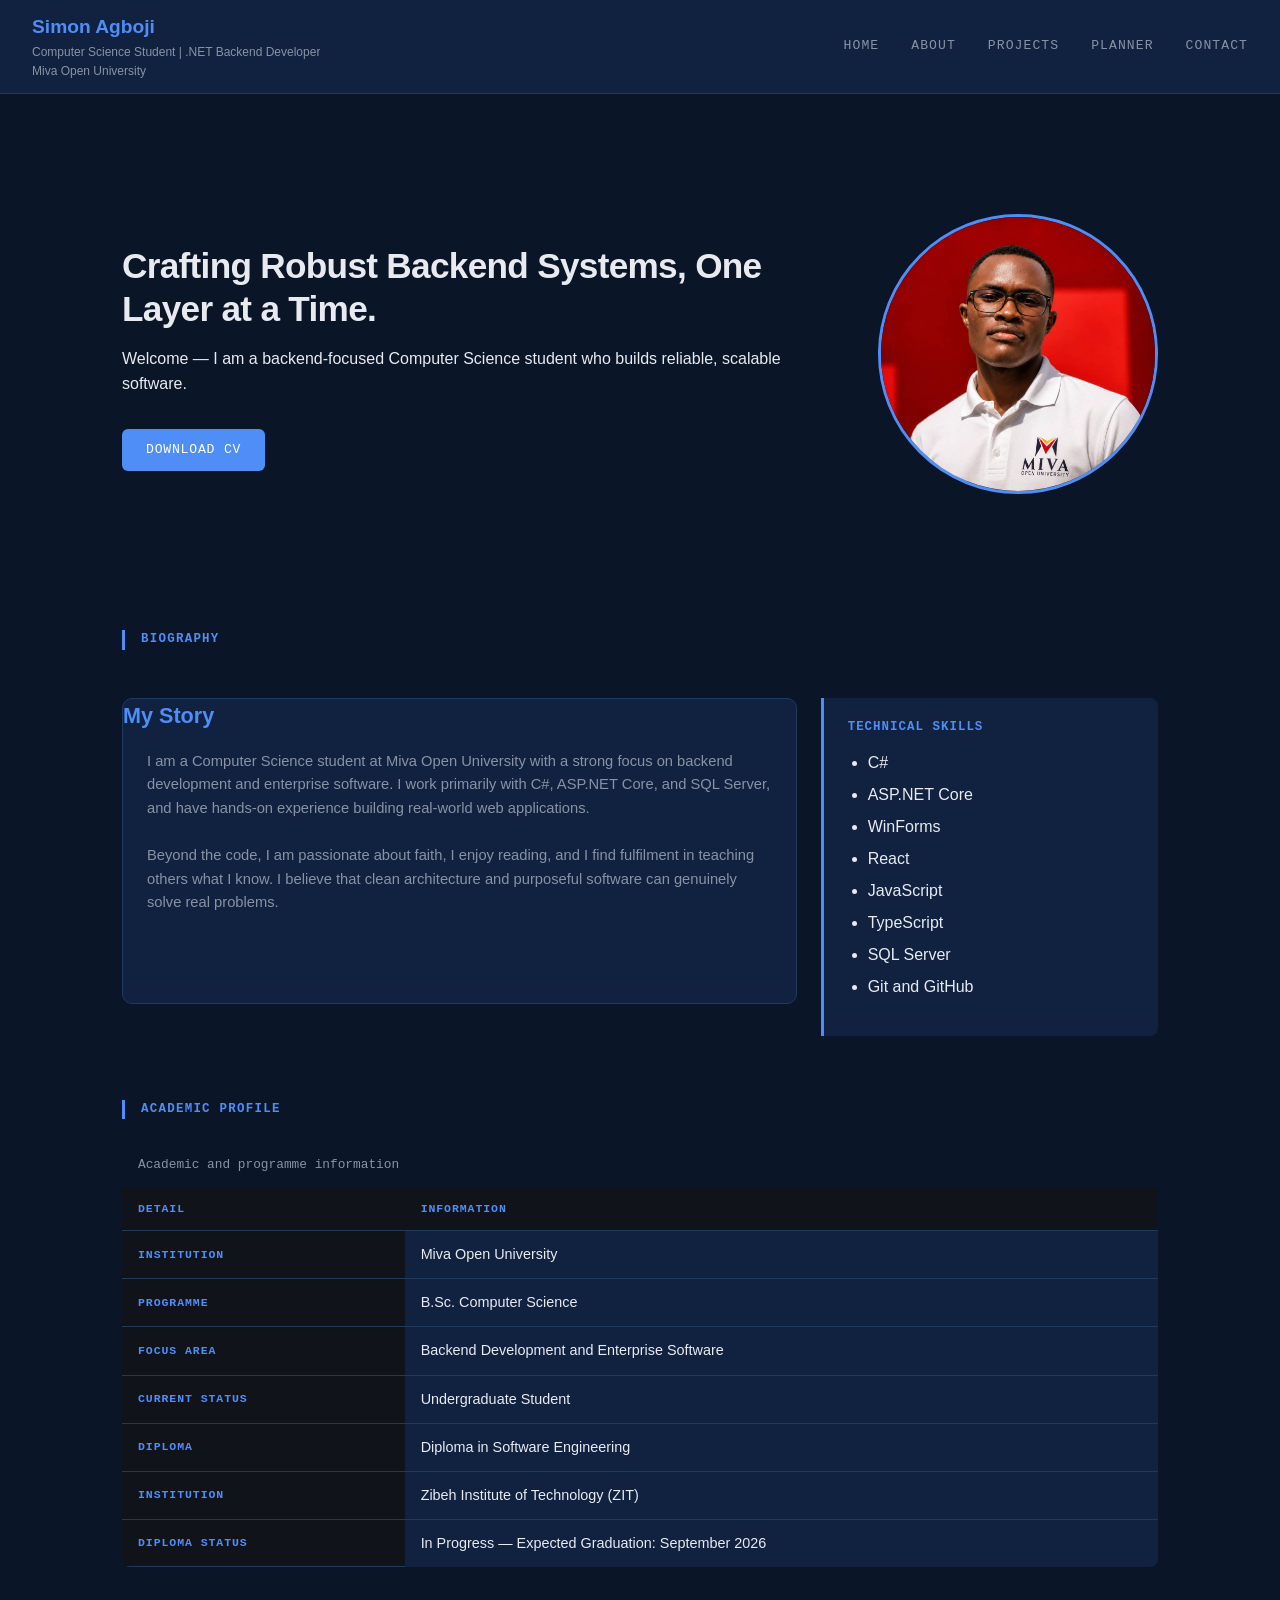
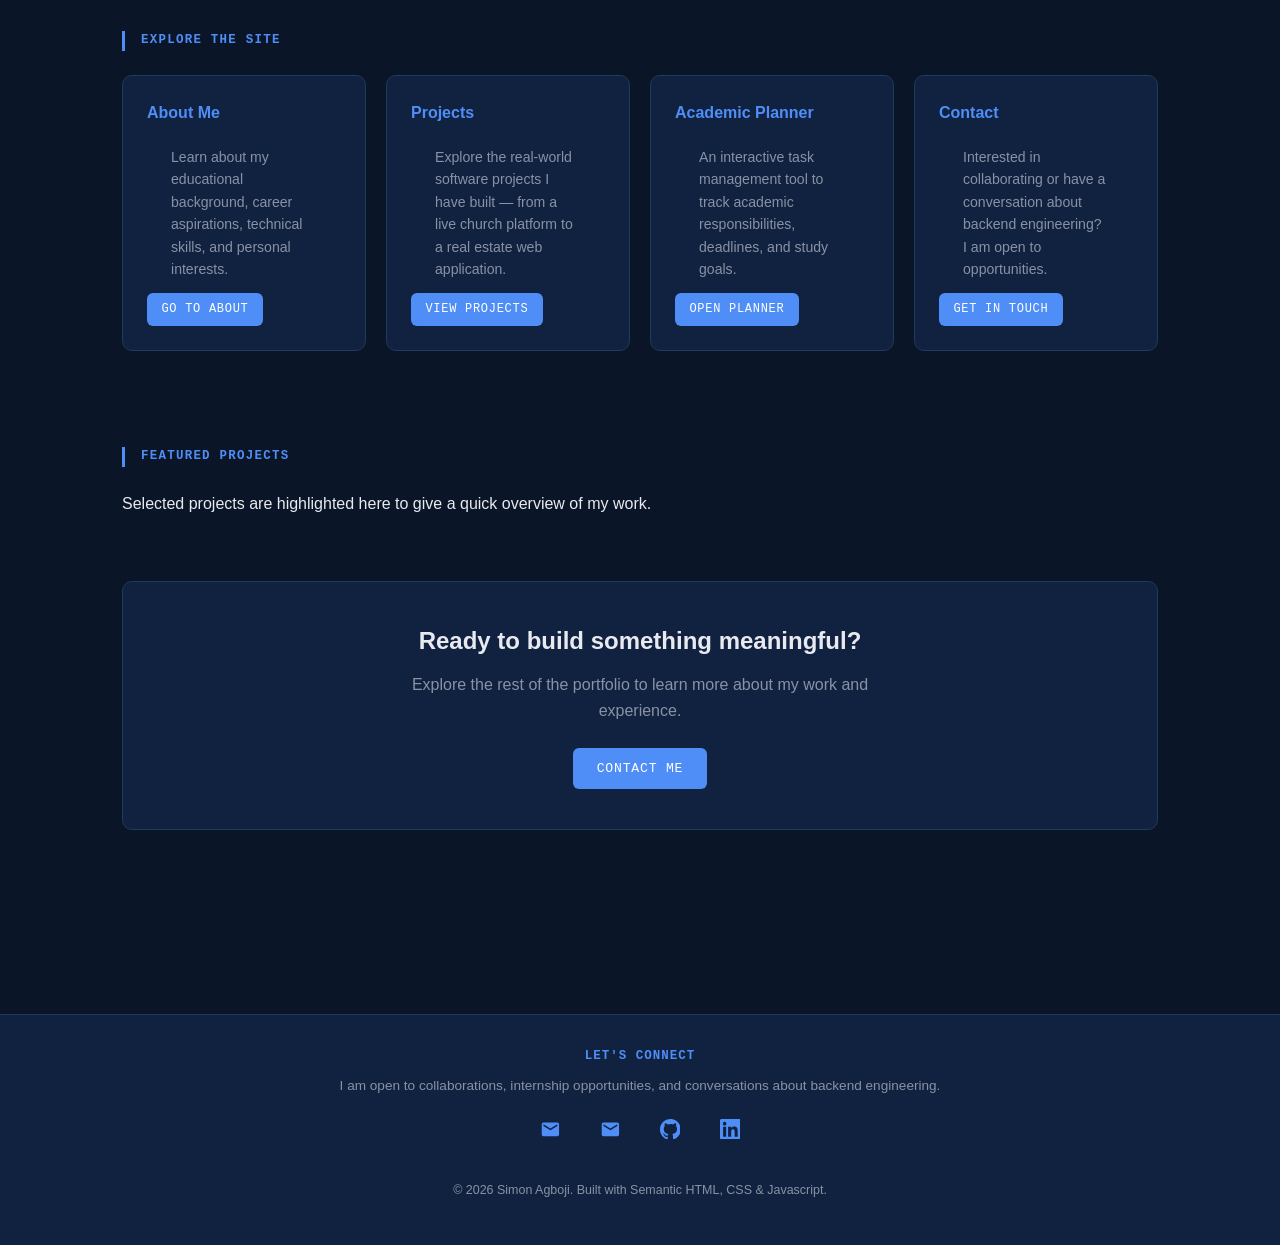
==== commit e22f083d: "Replace footer links with social icons, add semantic HTML and dynamic year" ====
--- a/index.html
+++ b/index.html
@@ -34,7 +34,7 @@
       <div class="hero-text">
         <h2 id="hero-heading">Crafting Robust Backend Systems, One Layer at a Time.</h2>
         <p>Welcome — I am a backend-focused Computer Science student who builds reliable, scalable software.</p>
-        <a href="assets/Agboji_Simon_CV.pdf" download="Agboji_Simon_CV.pdf" class="cta-button">Download CV</a>
+        <a href="assets/Agboji_Simon_Agboji_CV.pdf" download="Agboji_Simon_Agboji_CV.pdf" class="cta-button">Download CV</a>
       </div>
       <figure>
         <img src="images/Simon.jpeg" alt="Portrait of Simon Agboji" width="400">
@@ -158,13 +158,15 @@
   <footer>
     <h3>Let's Connect</h3>
     <p>I am open to collaborations, internship opportunities, and conversations about backend engineering.</p>
-    <ul>
-      <li>Email: <a href="mailto:agbojisimon107@gmail.com">agbojisimon107@gmail.com</a></li>
-      <li>Email: <a href="mailto:s.agboji6825@miva.edu.ng">s.agboji6825@miva.edu.ng</a></li>
-      <li>GitHub: <a href="https://github.com/agbojisimon">github.com/agbojisimon</a></li>
-      <li>LinkedIn: <a href="https://www.linkedin.com/in/agboji-simon-23a0b630b">linkedin.com/in/agboji-simon</a></li>
-    </ul>
-    <p>&copy; 2026 Simon Agboji... Built with semantic HTML.</p>
+    <address>
+      <ul>
+        <li><a href="mailto:agbojisimon107@gmail.com" class="social-icon" aria-label="Email agbojisimon107@gmail.com"><svg viewBox="0 0 24 24" fill="currentColor"><path d="M20 4H4c-1.1 0-1.99.9-1.99 2L2 18c0 1.1.9 2 2 2h16c1.1 0 2-.9 2-2V6c0-1.1-.9-2-2-2zm0 4l-8 5-8-5V6l8 5 8-5v2z"/></svg></a></li>
+        <li><a href="mailto:s.agboji6825@miva.edu.ng" class="social-icon" aria-label="Email s.agboji6825@miva.edu.ng"><svg viewBox="0 0 24 24" fill="currentColor"><path d="M20 4H4c-1.1 0-1.99.9-1.99 2L2 18c0 1.1.9 2 2 2h16c1.1 0 2-.9 2-2V6c0-1.1-.9-2-2-2zm0 4l-8 5-8-5V6l8 5 8-5v2z"/></svg></a></li>
+        <li><a href="https://github.com/agbojisimon" target="_blank" rel="noopener noreferrer" class="social-icon" aria-label="GitHub"><svg viewBox="0 0 24 24" fill="currentColor"><path d="M12 0C5.374 0 0 5.373 0 12c0 5.302 3.438 9.8 8.207 11.387.599.111.793-.261.793-.577v-2.234c-3.338.726-4.033-1.416-4.033-1.416-.546-1.387-1.333-1.756-1.333-1.756-1.089-.745.083-.729.083-.729 1.205.084 1.839 1.237 1.839 1.237 1.07 1.834 2.807 1.304 3.492.997.107-.775.418-1.305.762-1.604-2.665-.305-5.467-1.334-5.467-5.931 0-1.311.469-2.381 1.236-3.221-.124-.303-.535-1.524.117-3.176 0 0 1.008-.322 3.301 1.23A11.509 11.509 0 0112 5.803c1.02.005 2.047.138 3.006.404 2.291-1.552 3.297-1.23 3.297-1.23.653 1.653.242 2.874.118 3.176.77.84 1.235 1.911 1.235 3.221 0 4.609-2.807 5.624-5.479 5.921.43.372.823 1.102.823 2.222v3.293c0 .319.192.694.801.576C20.566 21.797 24 17.3 24 12c0-6.627-5.373-12-12-12z"/></svg></a></li>
+        <li><a href="https://www.linkedin.com/in/agboji-simon-23a0b630b" target="_blank" rel="noopener noreferrer" class="social-icon" aria-label="LinkedIn"><svg viewBox="0 0 24 24" fill="currentColor"><path d="M20.447 20.452h-3.554v-5.569c0-1.328-.027-3.037-1.852-3.037-1.853 0-2.136 1.445-2.136 2.939v5.667H9.351V9h3.414v1.561h.046c.477-.9 1.637-1.85 3.37-1.85 3.601 0 4.267 2.37 4.267 5.455v6.286zM5.337 7.433c-1.144 0-2.063-.926-2.063-2.065 0-1.138.92-2.063 2.063-2.063 1.14 0 2.064.925 2.064 2.063 0 1.139-.925 2.065-2.064 2.065zm1.782 13.019H3.555V9h3.564v11.452zM22.225 0H1.771C.792 0 0 .774 0 1.729v20.542C0 23.227.792 24 1.771 24h20.451C23.2 24 24 23.227 24 22.271V1.729C24 .774 23.2 0 22.222 0h.003z"/></svg></a></li>
+      </ul>
+    </address>
+    <p><small>&copy; <time id="current-year">2026</time> Simon Agboji. Built with Semantic HTML, CSS &amp; Javascript.</small></p>
   </footer>
   <script>
   (function () {
@@ -207,6 +209,9 @@
     navUl.querySelectorAll('a').forEach(function (link) {
       link.addEventListener('click', closeNav);
     });
+
+    var yearEl = document.getElementById('current-year');
+    if (yearEl) yearEl.textContent = new Date().getFullYear();
   })();
 </script>
 </body>
--- a/css/style.css
+++ b/css/style.css
@@ -405,21 +405,23 @@
 
 .project-card-header {
   display: flex;
+  flex-direction: column;
+  gap: 0.5rem;
+}
+
+.project-card-header-top {
+  display: flex;
   justify-content: space-between;
   align-items: flex-start;
   gap: 1rem;
-}
-
-.project-card-header > div {
-  min-width: 0;
-  flex: 1;
+  flex-wrap: wrap;
 }
 
 .project-card-header h3 {
-  white-space: nowrap;
-  overflow: hidden;
-  text-overflow: ellipsis;
-}
+    white-space: normal;
+    overflow: visible;
+    word-break: break-word;
+  }
 
 .project-type-badge {
   display: inline-block;
@@ -930,6 +932,40 @@
 }
 
 footer a:hover { color: var(--color-text); }
+
+footer address {
+  font-style: normal;
+}
+
+footer small {
+  color: var(--color-text-muted);
+  font-size: 0.78rem;
+}
+
+.social-icon {
+  display: inline-flex;
+  align-items: center;
+  justify-content: center;
+  width: 2.5rem;
+  height: 2.5rem;
+  border-radius: 50%;
+  color: var(--color-accent);
+  border: 1px solid transparent;
+  transition: color 0.2s, background-color 0.2s, border-color 0.2s, transform 0.2s;
+}
+
+.social-icon:hover {
+  color: var(--color-text);
+  background-color: var(--color-surface-high);
+  border-color: var(--color-accent);
+  transform: translateY(-3px);
+}
+
+.social-icon svg {
+  width: 1.3rem;
+  height: 1.3rem;
+  fill: currentColor;
+}
 
 @keyframes fadeInUp {
   from { opacity: 0; transform: translateY(18px); }
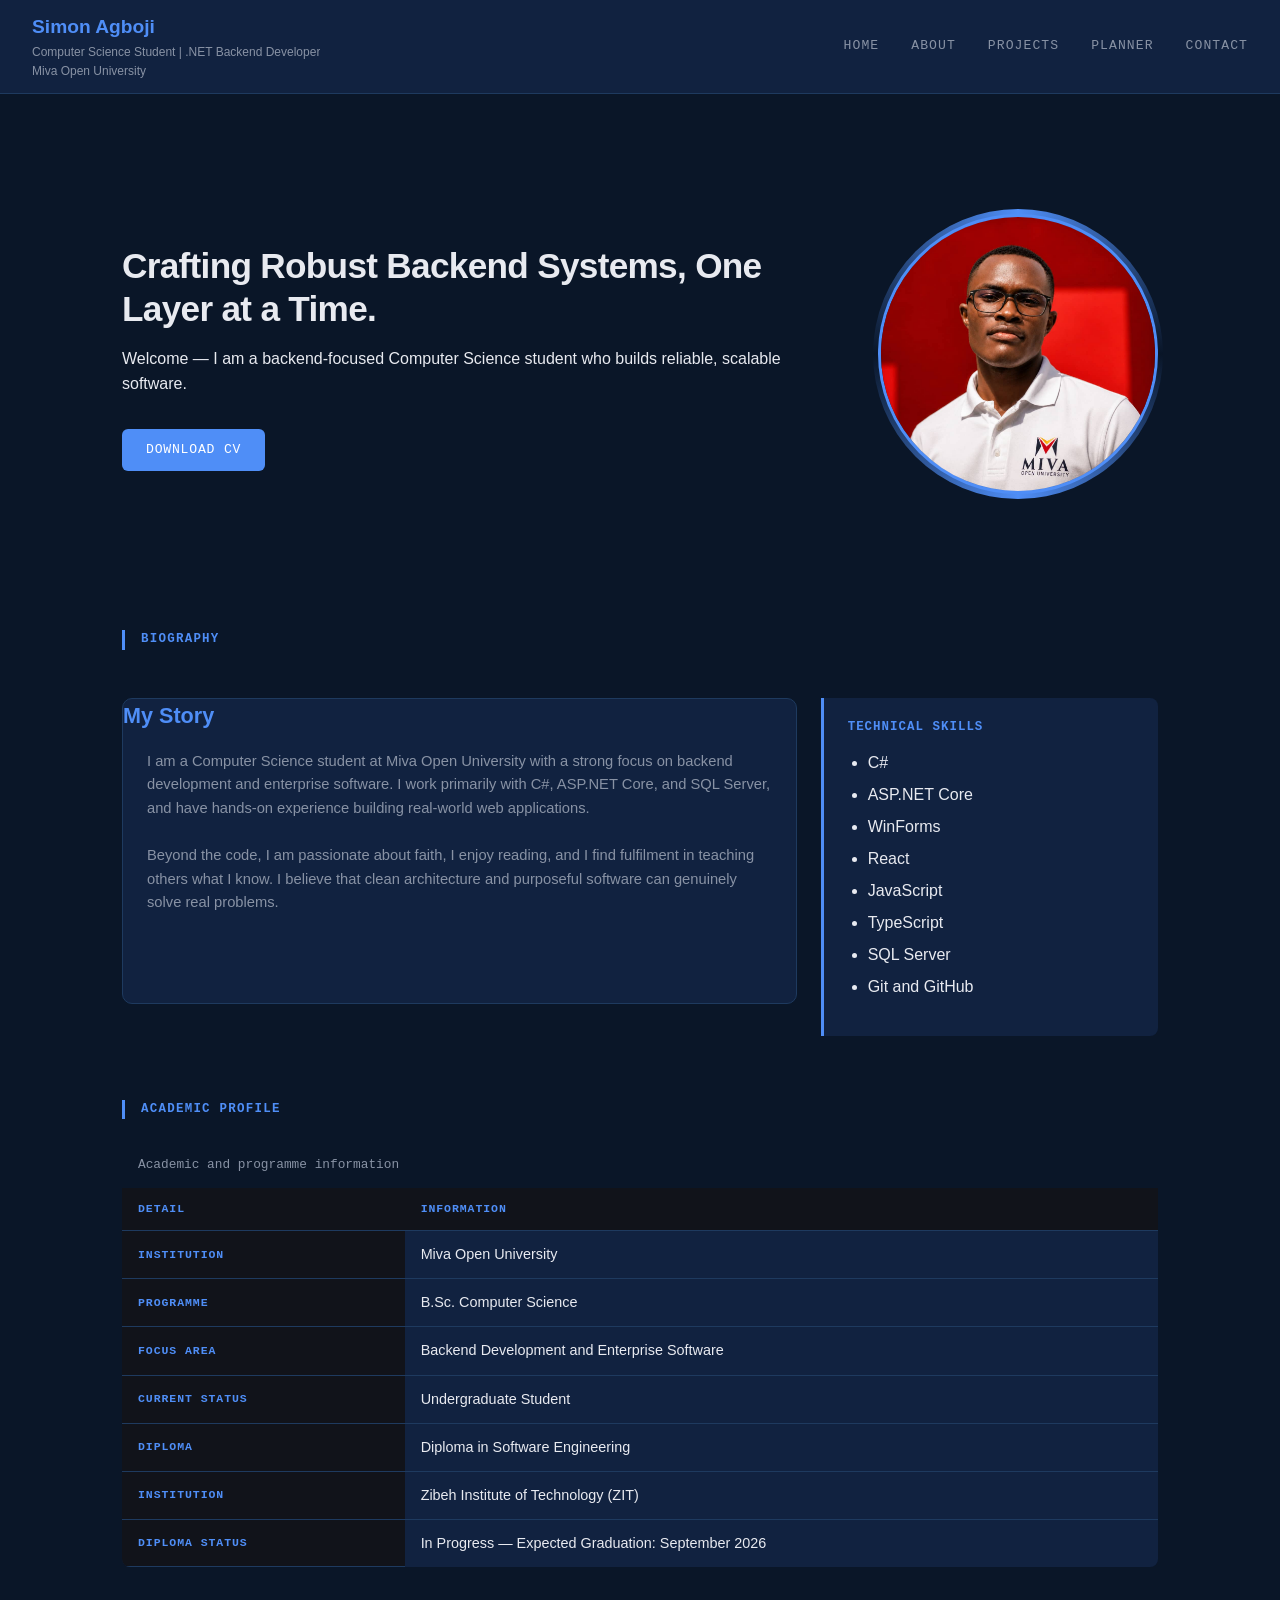
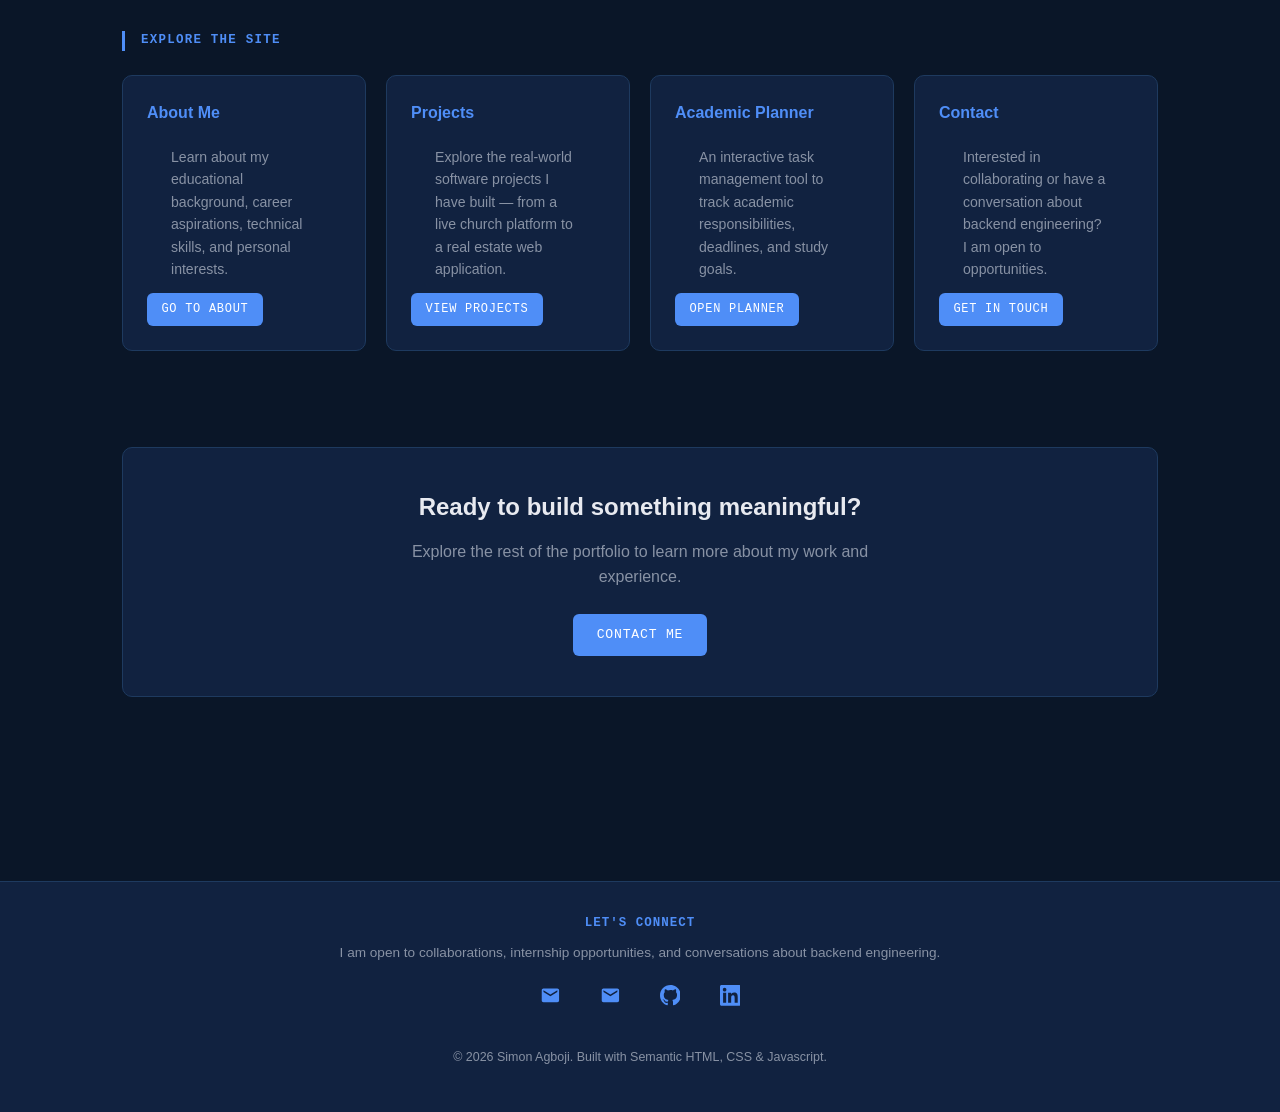
==== commit 86a8ecbc: "Add scroll reveal animations, hero image glow effect, and about page hero section" ====
--- a/index.html
+++ b/index.html
@@ -30,29 +30,31 @@
 
   <main>
     <!-- Hero -->
-    <section id="hero" aria-labelledby="hero-heading">
+    <section id="hero" aria-labelledby="hero-heading" class="reveal">
       <div class="hero-text">
         <h2 id="hero-heading">Crafting Robust Backend Systems, One Layer at a Time.</h2>
         <p>Welcome — I am a backend-focused Computer Science student who builds reliable, scalable software.</p>
         <a href="assets/Agboji_Simon_Agboji_CV.pdf" download="Agboji_Simon_Agboji_CV.pdf" class="cta-button">Download CV</a>
       </div>
       <figure>
-        <img src="images/Simon.jpeg" alt="Portrait of Simon Agboji" width="400">
+        <div class="img-wrapper">
+          <img src="images/Simon.jpeg" alt="Portrait of Simon Agboji" width="400">
+        </div>
         <figcaption>Simon Agboji — Computer Science Student | .NET Backend Developer</figcaption>
       </figure>
     </section>
 
     <!-- About -->
-    <section id="biography" aria-labelledby="bio-heading">
+    <section id="biography" aria-labelledby="bio-heading" class="reveal">
       <h2 id="bio-heading">Biography</h2>
 
-      <article aria-labelledby="story-heading">
+      <article aria-labelledby="story-heading" class="reveal reveal-delay-1">
         <h3 id="story-heading">My Story</h3>
         <p>I am a Computer Science student at Miva Open University with a strong focus on backend development and enterprise software. I work primarily with C#, ASP.NET Core, and SQL Server, and have hands-on experience building real-world web applications.</p>
         <p>Beyond the code, I am passionate about faith, I enjoy reading, and I find fulfilment in teaching others what I know. I believe that clean architecture and purposeful software can genuinely solve real problems.</p>
       </article>
 
-      <aside aria-labelledby="skills-heading">
+      <aside aria-labelledby="skills-heading" class="reveal reveal-delay-2">
         <h3 id="skills-heading">Technical Skills</h3>
         <ul>
           <li>C#</li>
@@ -68,7 +70,7 @@
     </section>
 
     <!-- Profile -->
-    <section aria-labelledby="academics-heading">
+    <section aria-labelledby="academics-heading" class="reveal">
       <h2 id="academics-heading">Academic Profile</h2>
       <table>
         <caption>Academic and programme information</caption>
@@ -111,29 +113,29 @@
       </table>
     </section>
 
-    <section id="explore" aria-labelledby="explore-heading">
+    <section id="explore" aria-labelledby="explore-heading" class="reveal">
       <h2 id="explore-heading">Explore the Site</h2>
       <div class="explore-grid">
 
-        <article class="explore-card">
+        <article class="explore-card reveal reveal-delay-1">
           <h3>About Me</h3>
           <p>Learn about my educational background, career aspirations, technical skills, and personal interests.</p>
           <a href="about.html" class="cta-button">Go to About</a>
         </article>
 
-        <article class="explore-card">
+        <article class="explore-card reveal reveal-delay-1">
           <h3>Projects</h3>
           <p>Explore the real-world software projects I have built — from a live church platform to a real estate web application.</p>
           <a href="projects.html" class="cta-button">View Projects</a>
         </article>
 
-        <article class="explore-card">
+        <article class="explore-card reveal reveal-delay-2">
           <h3>Academic Planner</h3>
           <p>An interactive task management tool to track academic responsibilities, deadlines, and study goals.</p>
           <a href="planner.html" class="cta-button">Open Planner</a>
         </article>
 
-        <article class="explore-card">
+        <article class="explore-card reveal reveal-delay-2">
           <h3>Contact</h3>
           <p>Interested in collaborating or have a conversation about backend engineering? I am open to opportunities.</p>
           <a href="contact.html" class="cta-button">Get in Touch</a>
@@ -142,12 +144,7 @@
       </div>
     </section>
 
-    <section id="featured-projects" aria-labelledby="featured-projects-heading">
-      <h2 id="featured-projects-heading">Featured Projects</h2>
-      <p>Selected projects are highlighted here to give a quick overview of my work.</p>
-    </section>
-
-    <section id="cta" aria-labelledby="cta-heading">
+    <section id="cta" aria-labelledby="cta-heading" class="reveal">
       <h2 id="cta-heading">Ready to build something meaningful?</h2>
       <p>Explore the rest of the portfolio to learn more about my work and experience.</p>
       <a href="contact.html" class="cta-button">Contact me</a>
@@ -168,6 +165,7 @@
     </address>
     <p><small>&copy; <time id="current-year">2026</time> Simon Agboji. Built with Semantic HTML, CSS &amp; Javascript.</small></p>
   </footer>
+  <script src="js/animations.js"></script>
   <script>
   (function () {
     var toggle = document.getElementById('nav-toggle');
--- a/css/style.css
+++ b/css/style.css
@@ -203,11 +203,115 @@
 #hero figure {
   width: 240px;
   height: 240px;
+  margin-top: 1rem;
+  flex-shrink: 0;
+  position: relative;
+  overflow: visible;
+  border: none;
+  background: none;
+}
+
+#hero figure .img-wrapper {
+  width: 100%;
+  height: 100%;
   border-radius: 50%;
   overflow: hidden;
   border: 3px solid var(--color-accent);
-  margin-top: 1rem;
+}
+
+#hero figure::before {
+  content: '';
+  position: absolute;
+  inset: -5px;
+  border-radius: 50%;
+  background: conic-gradient(from 0deg, var(--color-accent), transparent 25%, var(--color-accent) 50%, transparent 75%, var(--color-accent));
+  z-index: -1;
+  animation: spinGlow 3s linear infinite;
+}
+
+@keyframes spinGlow {
+  to { transform: rotate(360deg); }
+}
+
+/* ===== Scroll Reveal ===== */
+.reveal {
+  opacity: 0;
+  transform: translateY(30px);
+  transition: opacity 0.6s cubic-bezier(0.25, 0.46, 0.45, 0.94), transform 0.6s cubic-bezier(0.25, 0.46, 0.45, 0.94);
+}
+
+.reveal.visible {
+  opacity: 1;
+  transform: translateY(0);
+}
+
+.reveal-delay-1 { transition-delay: 0.1s; }
+.reveal-delay-2 { transition-delay: 0.2s; }
+.reveal-delay-3 { transition-delay: 0.3s; }
+
+/* ===== About Hero ===== */
+.about-hero {
+  display: flex;
+  flex-direction: column;
+  align-items: center;
+  gap: 1.5rem;
+  padding: 2rem 0;
+  text-align: center;
+}
+
+.about-hero figure {
+  width: 200px;
+  height: 200px;
+  position: relative;
+  overflow: visible;
+  border: none;
+  background: none;
   flex-shrink: 0;
+}
+
+.about-hero figure .img-wrapper {
+  width: 100%;
+  height: 100%;
+  border-radius: 50%;
+  overflow: hidden;
+  border: 3px solid var(--color-accent);
+}
+
+.about-hero figure::before {
+  content: '';
+  position: absolute;
+  inset: -5px;
+  border-radius: 50%;
+  background: conic-gradient(from 0deg, var(--color-accent), transparent 25%, var(--color-accent) 50%, transparent 75%, var(--color-accent));
+  z-index: -1;
+  animation: spinGlow 3s linear infinite;
+}
+
+.about-hero figure img {
+  width: 100%;
+  height: 100%;
+  object-fit: cover;
+}
+
+.about-hero figcaption {
+  display: none;
+}
+
+.about-hero h2 {
+  font-size: 1.8rem;
+  color: var(--color-text);
+  line-height: 1.2;
+  letter-spacing: -0.02em;
+  border-left: none;
+  padding-left: 0;
+  text-transform: none;
+  font-family: var(--font-body);
+}
+
+.about-hero p {
+  color: var(--color-text-muted);
+  font-size: 1rem;
+  max-width: 500px;
 }
 
 #hero figure img {
@@ -1063,6 +1167,17 @@
     flex-shrink: 0;
   }
 
+  .about-hero {
+    flex-direction: row;
+    text-align: left;
+    gap: 3rem;
+  }
+
+  .about-hero figure {
+    width: 260px;
+    height: 260px;
+  }
+
 }
 
 @media (min-width: 1025px) {
